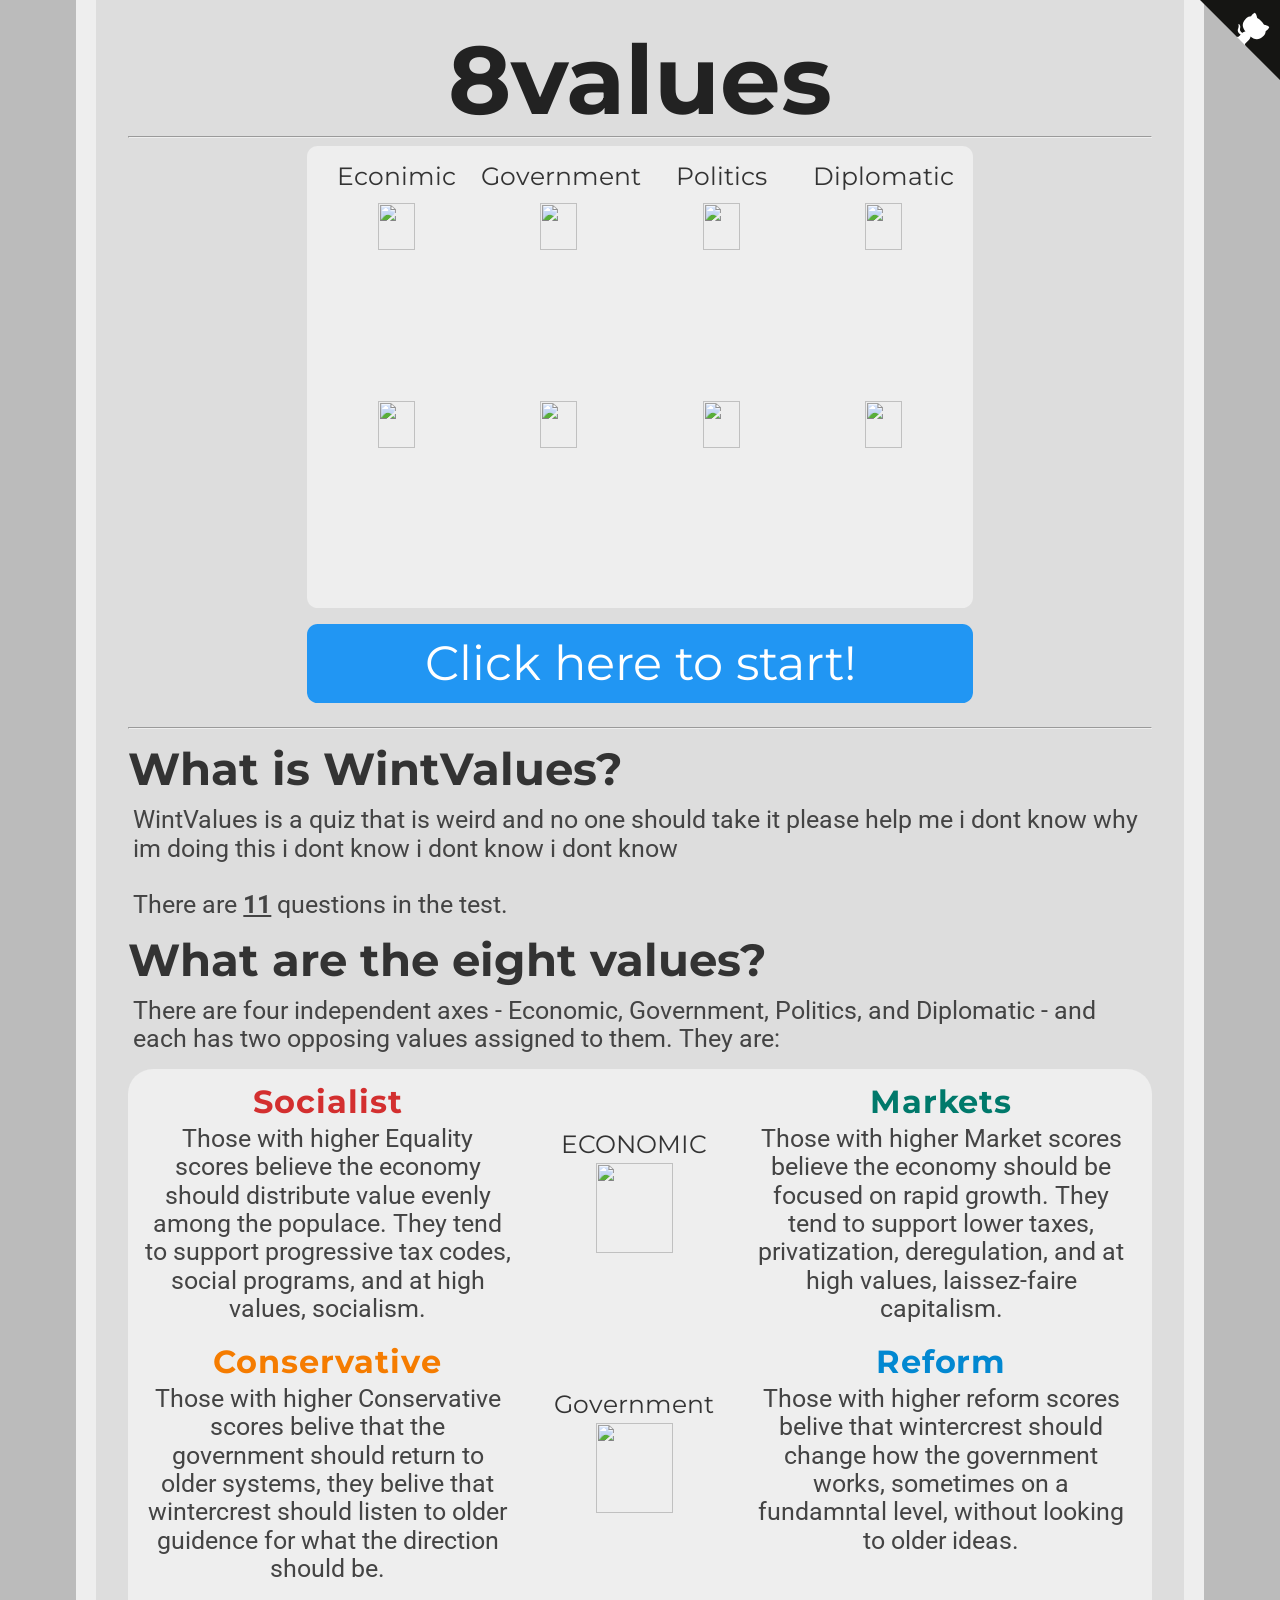
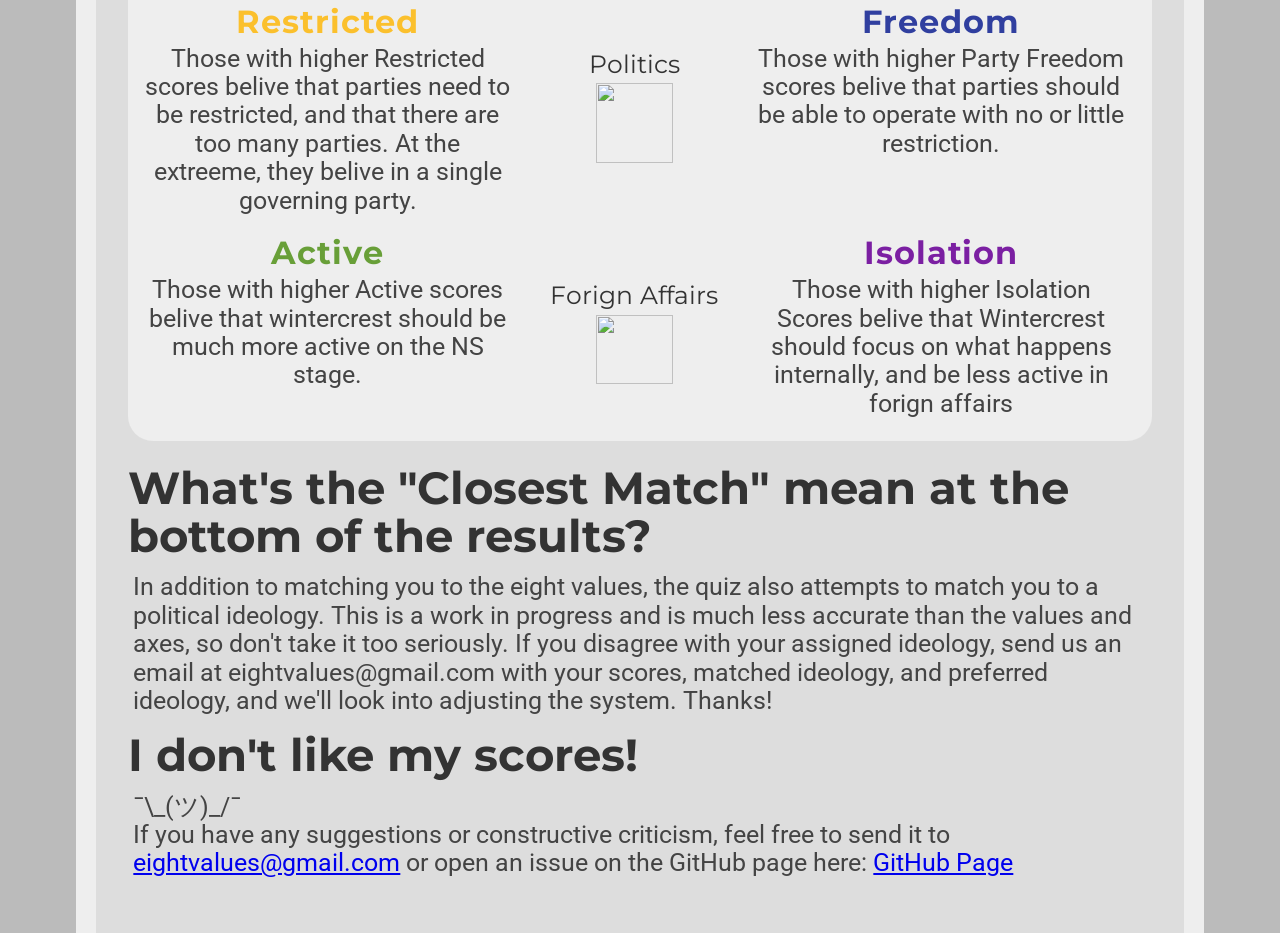
==== index.html @ 07882e11 "Add files via upload" ====
<head>
<link href="https://fonts.googleapis.com/css?family=Montserrat:300,400,700|Roboto:400,700" rel="stylesheet">
<link href='style.css' rel='stylesheet' type='text/css'>
<title>8values</title>
<link rel="icon" type="x-icon" href="icon.png">
<link rel="shortcut icon" type="x-icon" href="icon.png">
<meta charset="utf-8">
<script async src="//pagead2.googlesyndication.com/pagead/js/adsbygoogle.js"></script>
<script>
  (adsbygoogle = window.adsbygoogle || []).push({
    google_ad_client: "ca-pub-6511426299019766",
    enable_page_level_ads: true
  });


</script>
</head>
<body>
<a href="https://github.com/8values/8values.github.io" class="github-corner" aria-label="View source on Github"><svg width="80" height="80" viewBox="0 0 250 250" style="fill:#151513; color:#fff; position: absolute; top: 0; border: 0; right: 0;" aria-hidden="true"><path d="M0,0 L115,115 L130,115 L142,142 L250,250 L250,0 Z"></path><path d="M128.3,109.0 C113.8,99.7 119.0,89.6 119.0,89.6 C122.0,82.7 120.5,78.6 120.5,78.6 C119.2,72.0 123.4,76.3 123.4,76.3 C127.3,80.9 125.5,87.3 125.5,87.3 C122.9,97.6 130.6,101.9 134.4,103.2" fill="currentColor" style="transform-origin: 130px 106px;" class="octo-arm"></path><path d="M115.0,115.0 C114.9,115.1 118.7,116.5 119.8,115.4 L133.7,101.6 C136.9,99.2 139.9,98.4 142.2,98.6 C133.8,88.0 127.5,74.4 143.8,58.0 C148.5,53.4 154.0,51.2 159.7,51.0 C160.3,49.4 163.2,43.6 171.4,40.1 C171.4,40.1 176.1,42.5 178.8,56.2 C183.1,58.6 187.2,61.8 190.9,65.4 C194.5,69.0 197.7,73.2 200.1,77.6 C213.8,80.2 216.3,84.9 216.3,84.9 C212.7,93.1 206.9,96.0 205.4,96.6 C205.1,102.4 203.0,107.8 198.3,112.5 C181.9,128.9 168.3,122.5 157.7,114.1 C157.9,116.9 156.7,120.9 152.7,124.9 L141.0,136.5 C139.8,137.7 141.6,141.9 141.8,141.8 Z" fill="currentColor" class="octo-body"></path></svg></a><style>.github-corner:hover .octo-arm{animation:octocat-wave 560ms ease-in-out}@keyframes octocat-wave{0%,100%{transform:rotate(0)}20%,60%{transform:rotate(-25deg)}40%,80%{transform:rotate(10deg)}}@media (max-width:500px){.github-corner:hover .octo-arm{animation:none}.github-corner .octo-arm{animation:octocat-wave 560ms ease-in-out}}</style>
<h1>8values</h1>
<hr>
<div class="center">
    <div class="axis_name quadcolumn">Econimic</div>
    <div class="axis_name quadcolumn">Government</div>
    <div class="axis_name quadcolumn">Politics</div>
    <div class="axis_name quadcolumn">Diplomatic</div>
    <a href="#anchor"><img src="value_icons/Socialism.png" class="quadcolumn"></a>
    <a href="#anchor"><img src="value_icons/Active.png" class="quadcolumn"></a>
    <a href="#anchor"><img src="value_icons/Reform.png" class="quadcolumn"></a>
    <a href="#anchor"><img src="value_icons/Freedom.png" class="quadcolumn"></a>
    <a href="#anchor"><img src="value_icons/markets.png" class="quadcolumn"></a>
    <a href="#anchor"><img src="value_icons/Isolation.png" class="quadcolumn"></a>
    <a href="#anchor"><img src="value_icons/Conservative.png" class="quadcolumn"></a>
    <a href="#anchor"><img src="value_icons/Restriction.png" class="quadcolumn"></a>
</div>
<br>
<button class="button" onclick="location.href='instructions.html';" style="font-size:36pt;">Click here to start!</button>
<br><hr>
<h2>What is WintValues?</h2>
    <p>WintValues is a quiz that is weird and no one should take it please help me i dont know why im doing this i dont know i dont know i dont know<br /><br />
    There are <b><u><span id="numOfQuestions"></span></u></b> questions in the test.</p>

<h2><a id="anchor">What are the eight values?</a></h2>
    <p>There are four independent axes - Economic, Government, Politics, and Diplomatic - and each has two opposing values assigned to them. They are:</p>
    <div class="explanation_bg">
        <div class="spacer">
            <div class="explanation_blurb_left">
                <p class="value"><b style="color:#d32f2f;">Socialist</b></p>
                <p class="blurb-text">
                    Those with higher Equality scores believe the economy should distribute value evenly among the populace. They tend to support progressive tax codes, social programs, and at high values, socialism.
                </p>
            </div>
            <div class="explanation_axis">
                <p class="axis_name">ECONOMIC</p>
                <img class="arrow" src="double_arrow.svg"></img>
            </div>
            <div class="explanation_blurb_right">
                <p class="value"><b style="color:#00796b;">Markets</b></p>
                <p class="blurb-text">
                    Those with higher Market scores believe the economy should be focused on rapid growth. They tend to support lower taxes, privatization, deregulation, and at high values, laissez-faire capitalism.
                </p>
            </div>
        </div>
        <div class="spacer">
            <div class="explanation_blurb_left">
                <p class="value"><b style="color:#f57c00;">Conservative</b></p>
                <p class="blurb-text">
                    Those with higher Conservative scores belive that the government should return to older systems, they belive that wintercrest should listen to older guidence for what the direction should be.
                </p>
            </div>
            <div class="explanation_axis">
                <p class="axis_name">Government</p>
                <img class="arrow" src="double_arrow.svg"></img>
            </div>
            <div class="explanation_blurb_right">
                <p class="value"><b style="color:#0288d1;">Reform</b></p>
                <p class="blurb-text">
                    Those with higher reform scores belive that wintercrest should change how the government works, sometimes on a fundamntal level, without looking to older ideas.
                </p>
            </div>
        </div>
        <div class="spacer">
            <div class="explanation_blurb_left">
                <p class="value"><b style="color:#fbc02d;">Restricted</b></p>
                <p class="blurb-text">
                    Those with higher Restricted scores belive that parties need to be restricted, and that there are too many parties. At the extreeme, they belive in a single governing party.
                </p>
            </div>
            <div class="explanation_axis">
                <p class="axis_name">Politics</p>
                <img class="arrow" src="double_arrow.svg"></img>
            </div>
            <div class="explanation_blurb_right">
                <p class="value"><b style="color:#303f9f;">Freedom</b></p>
                <p class="blurb-text">
                    Those with higher Party Freedom scores belive that parties should be able to operate with no or little restriction.
                </p>
            </div>
        </div>
        <div class="spacer">
            <div class="explanation_blurb_left">
                <p class="value"><b style="color:#689f38;">Active</b></p>
                <p class="blurb-text">
                    Those with higher Active scores belive that wintercrest should be much more active on the NS stage.
                </p>
            </div>
            <div class="explanation_axis">
                <p class="axis_name">Forign Affairs</p>
                <img class="arrow" src="double_arrow.svg"></img>
            </div>
            <div class="explanation_blurb_right">
                <p class="value"><b style="color:#7b1fa2;">Isolation</b></p>
                <p class="blurb-text">
                    Those with higher Isolation Scores belive that Wintercrest should focus on what happens internally, and be less active in forign affairs
                </p>
            </div>
        </div>
        <br/>
    </div>

<h2 style="margin-top: 17pt;">What's the "Closest Match" mean at the bottom of the results?</h2>
    <p>In addition to matching you to the eight values, the quiz also attempts to match you to a political ideology. This is a work in progress and is much less accurate than the values and axes, so don't take it too seriously. If you disagree with your assigned ideology, send us an email at eightvalues@gmail.com with your scores, matched ideology, and preferred ideology, and we'll look into adjusting the system. Thanks!</p>
<h2>I don't like my scores!</h2>
    <p>¯\_(ツ)_/¯<br/>
    If you have any suggestions or constructive criticism, feel free to send it to <a href="mailto:eightvalues@gmail.com">eightvalues@gmail.com</a> or open an issue on the GitHub page here: <a href="https://github.com/8values/8values.github.io">GitHub Page</a></p>
<br>
<!-- Website visit statistics - no personal information is collected! -->
<script type="text/javascript">
var sc_project=11325211;
var sc_invisible=1;
var sc_security="fd9f0659";
var scJsHost = (("https:" == document.location.protocol) ?
"https://secure." : "http://www.");
document.write("<sc"+"ript type='text/javascript' src='" +
scJsHost+
"statcounter.com/counter/counter.js'></"+"script>");
</script>
<noscript><div class="statcounter"><a title="web stats"
href="http://statcounter.com/" target="_blank"><img
class="statcounter"
src="//c.statcounter.com/11325211/0/fd9f0659/1/" alt="web
stats"></a></div></noscript>

<!-- This is the script for the page itself -->
<script type="application/javascript"src="questions.js"></script>
<script type="text/javascript">
    document.getElementById("numOfQuestions").innerHTML = questions.length;
</script>
</body>
---- style.css ----
html {
    background-color: #bbbbbb;
    padding: 0px;
    scroll-behavior: smooth;
}
body {
    width: 80%;
    min-height: calc(100vh - 4em);
    margin: 0 auto;
    padding: 2em;
    background-color: #dddddd;
    border-color: #eeeeee;
    border-left-style: solid;
    border-right-style: solid;
    border-width: 20px;
}
p {
    color: #444444;
    font-family: 'Roboto', sans-serif;
    font-size: 18.5pt;
    line-height: 1.15;
    margin: 4pt;
}

p.value {
    margin-top: 22px;
    margin-bottom: 22px;
    text-indent: -16pt;
    margin-left: 20pt;
    font-size: 24pt;
    line-height: 2.11666656px;
    letter-spacing: 0.03em;
    font-family: 'Montserrat';
}

p.axis_name {
    margin-top: 50px;
    color: #333333;
    font-size: 19pt;
    font-family: 'Montserrat';
}
p.question {
    margin: 16pt auto;
    color: #333333;
    font-family: 'Montserrat', sans-serif;
    font-weight: normal;
    width: 70%;
    min-width: 500pt;
    min-height: 144pt;
    background-color: #eeeeee;
    padding: 16pt;
    border-radius: 16pt;
    font-size: 36pt;
    display: flex;
    justify-content: center;
    align-items: center;
    text-align: center;

}
h1 {
    color: #222222;
    font-family: 'Montserrat', sans-serif;
    font-size: 72pt;
    text-align: center;
    line-height: 72pt;
    margin-top: 0pt;
    margin-bottom: 0pt;
}
h2 {
    color: #333333;
    font-family: 'Montserrat', sans-serif;
    font-size: 34pt;
    line-height: 36pt;
    margin-top: 12pt;
    margin-bottom: 10pt;
}
li {
    font-size: 16pt;
    text-indent: 16pt;
}
a {
    font-family: inherit;
}
div.center {
    background-color: #eeeeee;
    font-family: 'Montserrat', sans-serif;
    border-radius: 8pt;
    padding: 6pt;
    color: white;
    width: 50%;
    min-width: 488pt;
    text-align: center;
    text-decoration: none;
    display: block;
    font-size: 24pt;
    margin: auto;
}
img.quadcolumn {
    width: 23.75%;
    transition: transform .3s;
}
img.quadcolumn:hover {
    transform: scale(1.05);
  }
div.quadcolumn {
    width: 23.75%;
}
div.axis_name {
    color: #333333;
    font-size: 19pt;
    font-family: 'Montserrat';
    display: inline-block;
    padding-bottom: 8.65pt;
}
.spacer {
    display: flex;
}
.spacer > div{
    margin-top: 10px;
    display: inline-block;
    *display: inline; /* For IE7 */
    text-align: center;
}
.button {
    background-color: #2196f3;
    font-family: 'Montserrat', sans-serif;
    border: none;
    border-radius: 8pt;
    color: white;
    padding: 8pt;
    width: 50%;
    min-width: 500pt;
    text-align: center;
    text-decoration: none;
    display: block;
    font-size: 24pt;
    margin: -2px auto;
    cursor: pointer;
}
.button:hover, .button:focus { background: #1687e0; }
.stronglyAgree { background: #1b5e20; }
.stronglyAgree:hover, .stronglyAgree:focus { background: #154a19; }
.agree { background: #4caf50; }
.agree:hover, .agree:focus { background: #29942e; }
.neutral { background: #949494; }
.neutral:hover, .neutral:focus { background: #656565; }
.disagree { background: #f44336; }
.disagree:hover, .disagree:focus { background: #d6271a; }
.stronglyDisagree { background: #b71c1c; }
.stronglyDisagree:hover, .stronglyDisagree:focus { background: #a00e0e; }

.small_button, .small_button_off {
    background-color: #333;
    font-family: 'Montserrat', sans-serif;
    border: none;
    border-radius: 8pt;
    color: white;
    padding: 8pt;
    width: 10%;
    min-width: 100pt;
    text-align: center;
    text-decoration: none;
    display: block;
    font-size: 18pt;
    margin: -2px auto;
    cursor: pointer;
}

.small_button:hover, .small_button:focus {
    background: #222;
}

.small_button_off {
    background-color: #ddd;
    color: #888;
    border: 2px solid #888;
    cursor: not-allowed;
    margin: -4px auto;
}
.arrow {
    width: 60%;
    height: auto;
}
div.explanation_blurb_left {
    vertical-align: top;
    width: 37%;
    margin-left: 1%;
    margin-right: 1%;
}
div.explanation_blurb_right {
    vertical-align: top;
    width: 37%;
    margin-left: 1%;
    margin-right: 1%;
}
div.explanation_axis {
    width: 20.9%;
    vertical-align: top;
}
div.axis {
    width: 100%;
    display: flex;
    align-items: center;
    justify-content: center;
}
div.bar {
    height: 36pt;
    line-height: 36pt;
    padding: 8pt;
    margin-top: 4pt;
    margin-bottom: 4pt;
    border-width: 4px;
    border-right-width: 1px;
    border-top-style: solid;
    border-bottom-style: solid;
    border-color: #222222;
    background-color: #eeeeee;
    display: block;
    width: 50%;
}
div.text-wrapper {
    font-family: 'Montserrat', sans-serif;
    font-size: 36pt;
    line-height: 36pt;
    color: #222222;
    display: inline-block;
}
div.equality {
    background-color: #f44336;
    text-align: left;
    border-right-style: solid;
}
div.wealth {
    background-color: #00897b;
    text-align: right;
    border-left-style: solid;
}
div.liberty {
    background-color: #3f51b5;
    text-align: left;
    border-right-style: solid;
}
div.authority {
    background-color: #ffeb3b;
    text-align: right;
    border-left-style: solid;
}
div.peace {
    background-color: #03a9f4;
    text-align: right;
    border-left-style: solid;
}
div.might {
    background-color: #ff9800;
    text-align: left;
    border-right-style: solid;
}
div.progress {
    background-color: #9c27b0;
    text-align: right;
    border-left-style: solid;
}
div.tradition {
    background-color: #8bc34a;
    text-align: left;
    border-right-style: solid;
}
span.weight-300 {
    font-weight: 300;
}
.explanation_bg {
    background-color: #eeeeee;
    border-radius: 25px;
    margin-top: 15px;
}
#banner {
    border-color: #444444;
    border-style: solid;
    border-width: 2px;
    border-radius: 8pt;
    display: block;
    margin: 8pt;
    margin-left: auto;
    margin-right: auto;
}
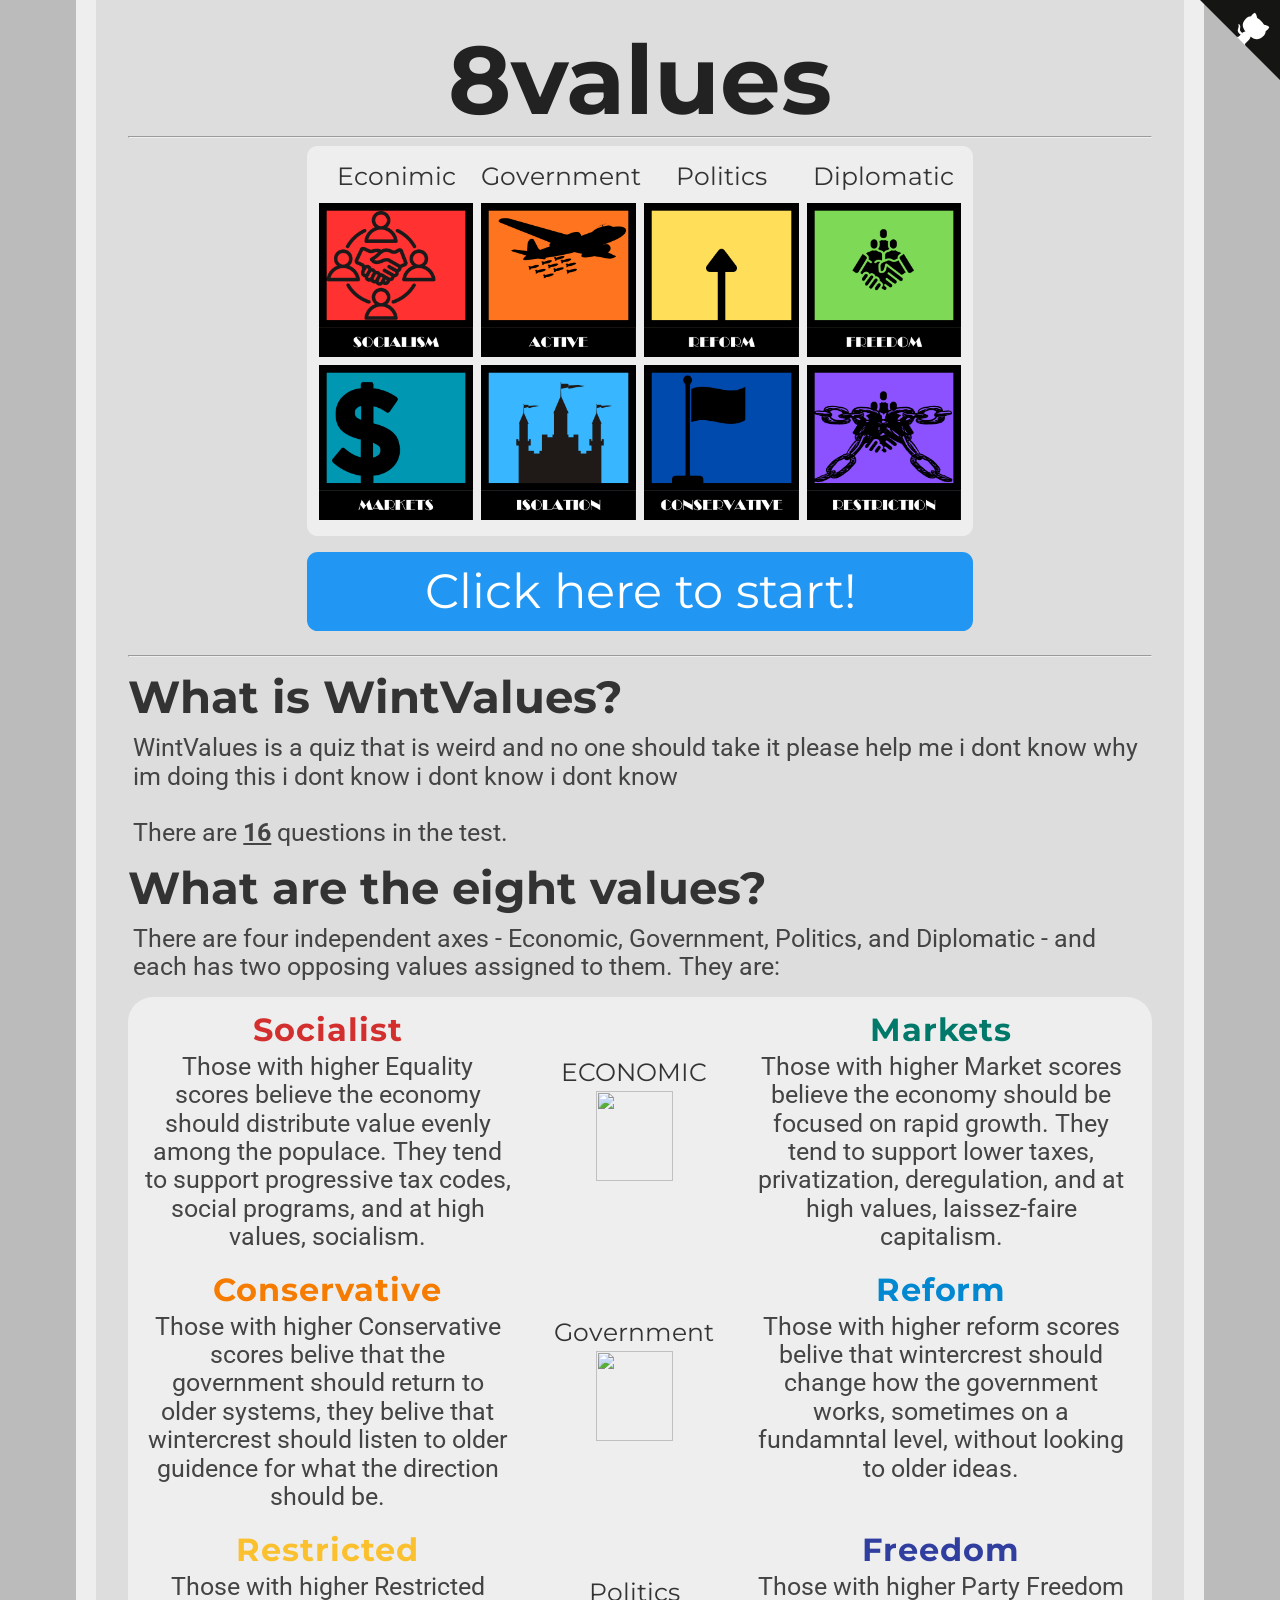
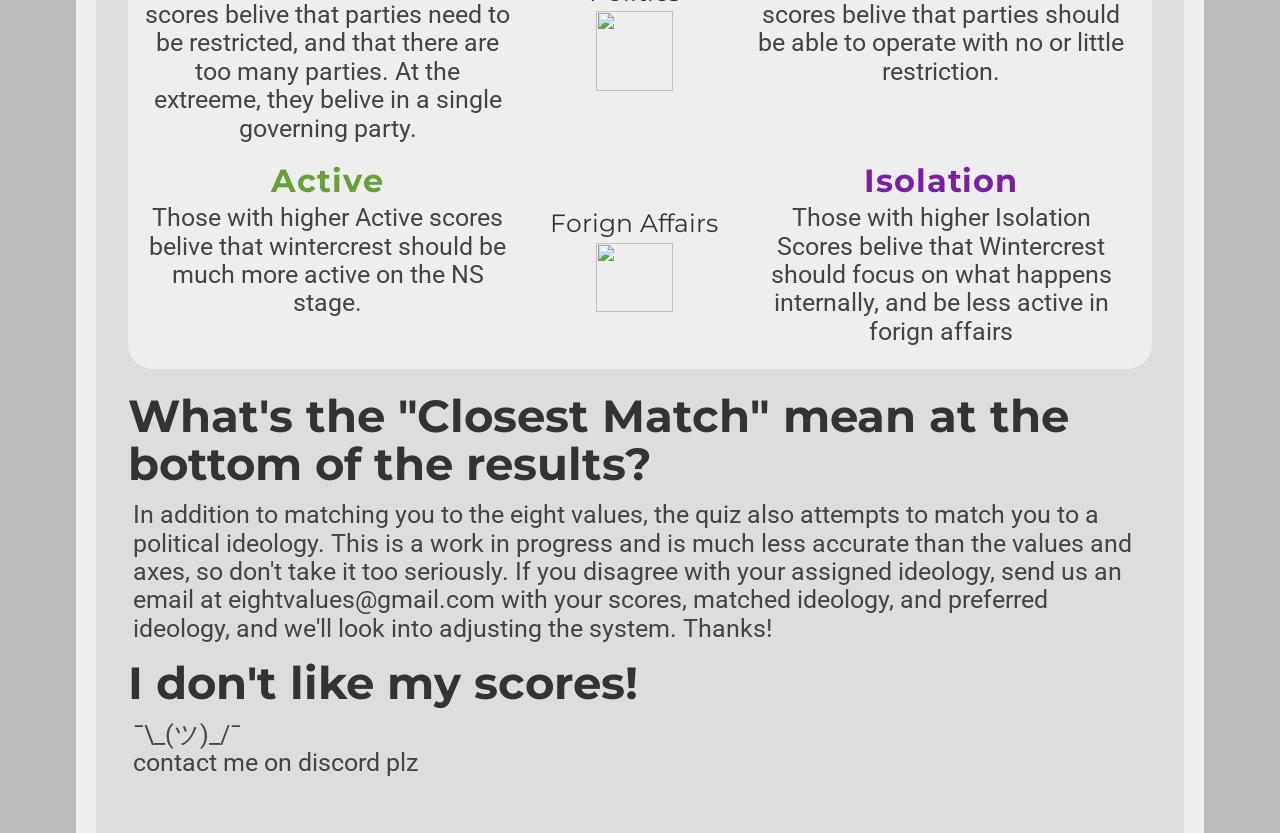
==== commit d04a5070: "Update index.html" ====
--- a/index.html
+++ b/index.html
@@ -122,24 +122,8 @@
     <p>In addition to matching you to the eight values, the quiz also attempts to match you to a political ideology. This is a work in progress and is much less accurate than the values and axes, so don't take it too seriously. If you disagree with your assigned ideology, send us an email at eightvalues@gmail.com with your scores, matched ideology, and preferred ideology, and we'll look into adjusting the system. Thanks!</p>
 <h2>I don't like my scores!</h2>
     <p>¯\_(ツ)_/¯<br/>
-    If you have any suggestions or constructive criticism, feel free to send it to <a href="mailto:eightvalues@gmail.com">eightvalues@gmail.com</a> or open an issue on the GitHub page here: <a href="https://github.com/8values/8values.github.io">GitHub Page</a></p>
+    contact me on discord plz</p>
 <br>
-<!-- Website visit statistics - no personal information is collected! -->
-<script type="text/javascript">
-var sc_project=11325211;
-var sc_invisible=1;
-var sc_security="fd9f0659";
-var scJsHost = (("https:" == document.location.protocol) ?
-"https://secure." : "http://www.");
-document.write("<sc"+"ript type='text/javascript' src='" +
-scJsHost+
-"statcounter.com/counter/counter.js'></"+"script>");
-</script>
-<noscript><div class="statcounter"><a title="web stats"
-href="http://statcounter.com/" target="_blank"><img
-class="statcounter"
-src="//c.statcounter.com/11325211/0/fd9f0659/1/" alt="web
-stats"></a></div></noscript>
 
 <!-- This is the script for the page itself -->
 <script type="application/javascript"src="questions.js"></script>
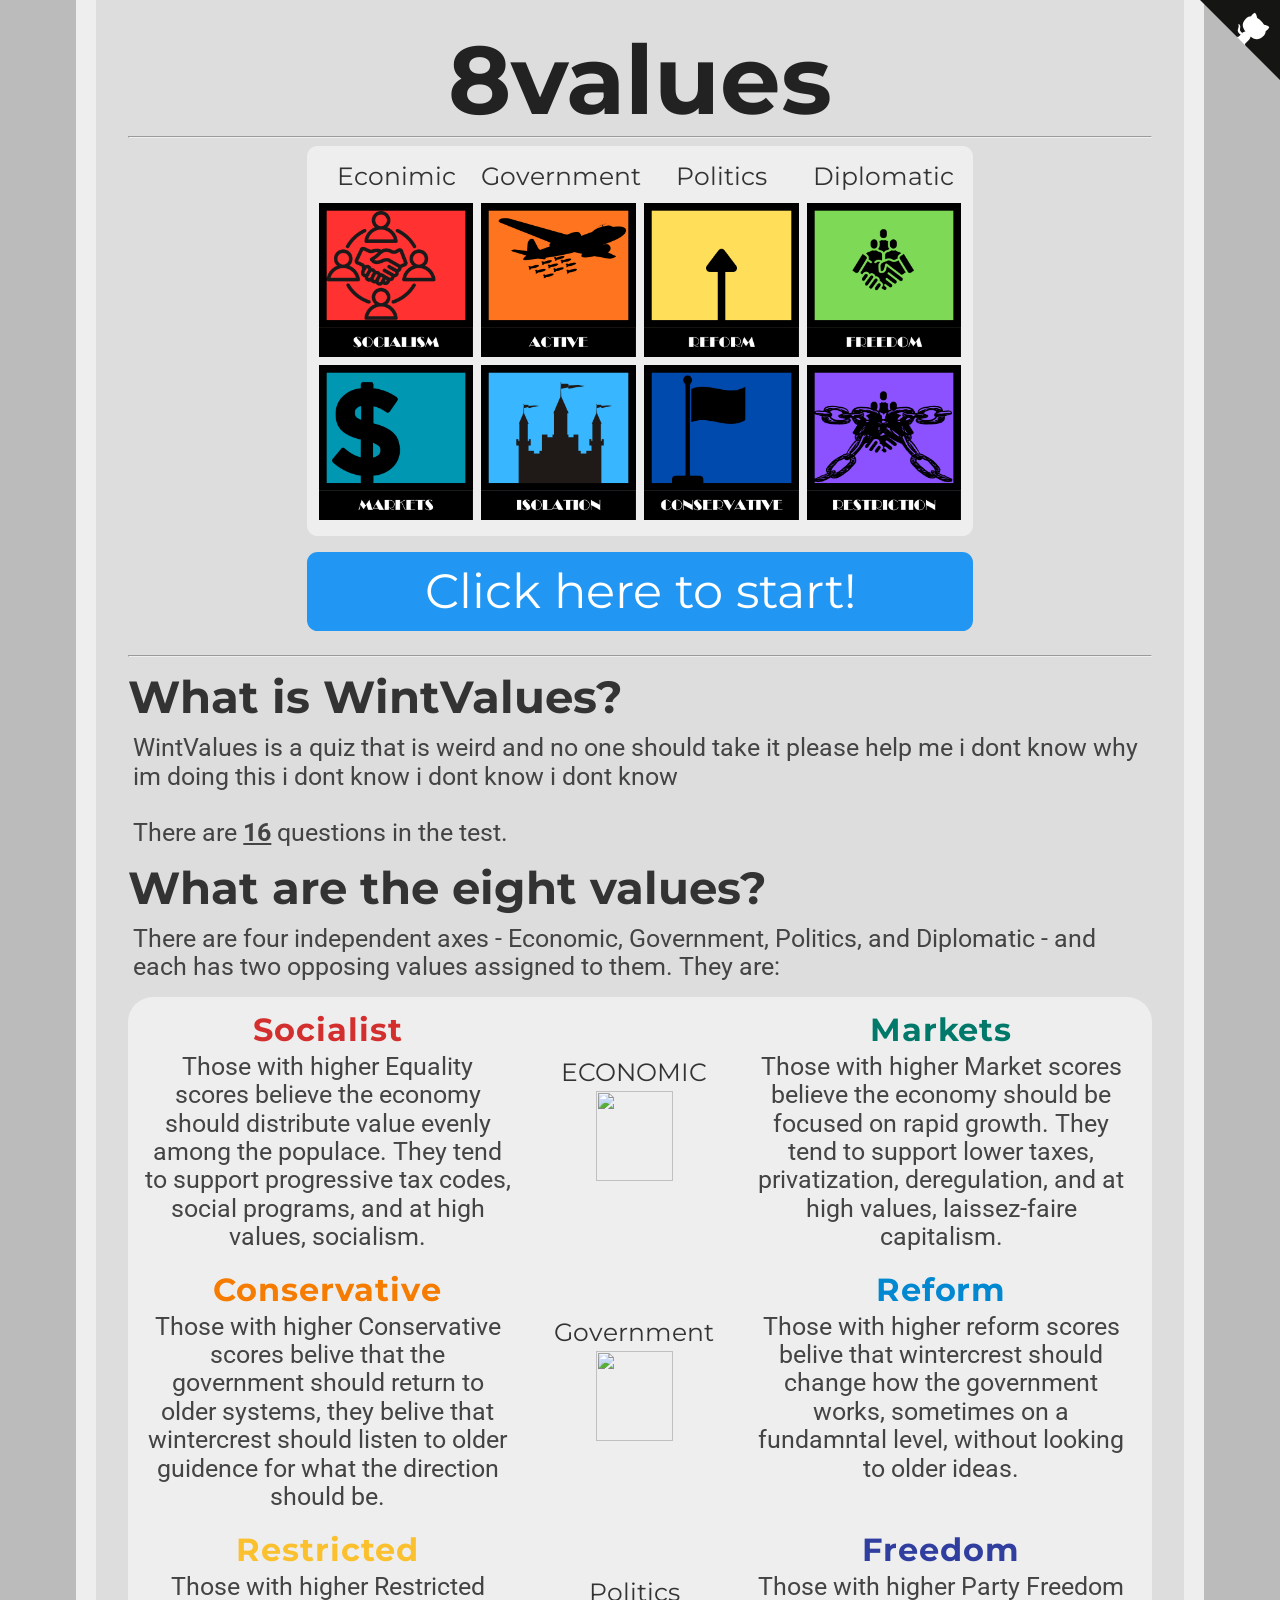
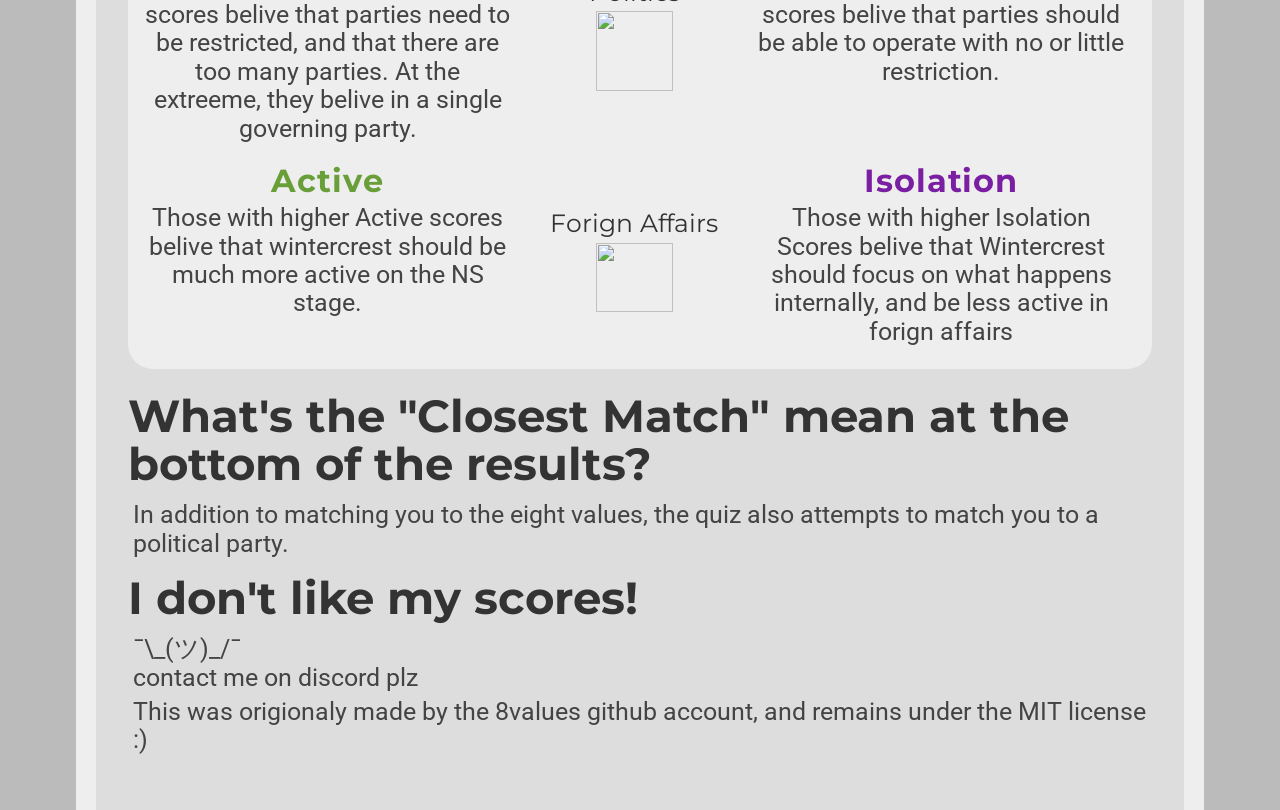
==== commit bbff52c8: "Change quiz matching description to political party Updated the text to clarify that the quiz matche" ====
--- a/index.html
+++ b/index.html
@@ -119,10 +119,11 @@
     </div>
 
 <h2 style="margin-top: 17pt;">What's the "Closest Match" mean at the bottom of the results?</h2>
-    <p>In addition to matching you to the eight values, the quiz also attempts to match you to a political ideology. This is a work in progress and is much less accurate than the values and axes, so don't take it too seriously. If you disagree with your assigned ideology, send us an email at eightvalues@gmail.com with your scores, matched ideology, and preferred ideology, and we'll look into adjusting the system. Thanks!</p>
+    <p>In addition to matching you to the eight values, the quiz also attempts to match you to a political party.</p>
 <h2>I don't like my scores!</h2>
     <p>¯\_(ツ)_/¯<br/>
     contact me on discord plz</p>
+    <p>This was origionaly made by the 8values github account, and remains under the MIT license :)</p>
 <br>
 
 <!-- This is the script for the page itself -->
@@ -130,4 +131,4 @@
 <script type="text/javascript">
     document.getElementById("numOfQuestions").innerHTML = questions.length;
 </script>
-</body>+</body>
